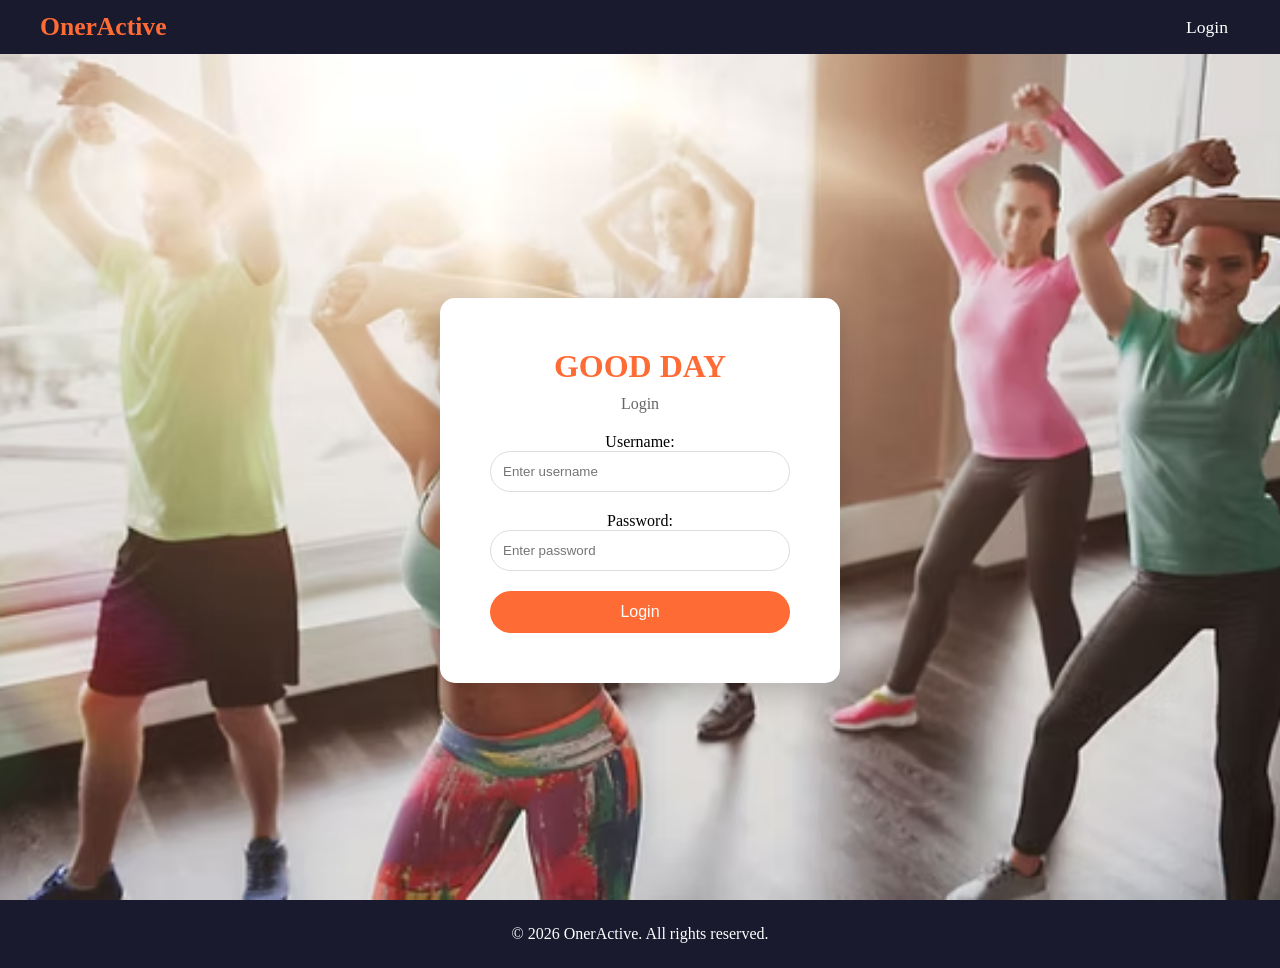
==== index.html @ c38c2810 "Add files via upload" ====
<!DOCTYPE html>
<html lang="en">
<head>
    <meta charset="UTF-8">
    <meta name="viewport" content="width=device-width, initial-scale=1.0">
    <title>Power Wear - Login</title>
    <link rel="stylesheet" href="styles.css">
</head>
<body>
    <header>
        <div class="logo">
            <h1>OnerActive</h1>
        </div>
        <nav>
            <ul>
                <li><a href="index.html">Login</a></li>
            </ul>
        </nav>
    </header>

    <section class="login-container">
        <div class="login-box">
            <h2>GOOD DAY</h2>
            <p>Login</p>
            
            <form id="loginForm">
                <label for="username">Username:</label>
                <input type="text" id="username" name="username" required placeholder="Enter username">
                
                <label for="password">Password:</label>
                <input type="password" id="password" name="password" required placeholder="Enter password">
                
                <button type="submit">Login</button>
            </form>
        </div>
    </section>

    <footer>
        <p>&copy; 2026 OnerActive. All rights reserved.</p>
    </footer>

    <script src="script.js"></script>
</body>
</html>
---- styles.css ----
/* Reset default styles */
* {
    margin: 0;
    padding: 0;
    box-sizing: border-box;
}

body {
    font-family: 'Times New Roman', Times, serif;
    background-color: #f4f4f4;
}

/* Header */
header {
    background-color: #1a1a2e;
    color: white;
    position: fixed;
    width: 100%;
    top: 0;
    padding: 12px 40px;
    display: flex;
    justify-content: space-between;
    align-items: center;
    z-index: 100;
}

header .logo h1 {
    font-size: 1.6rem;
    color: #ff6b35;
}

header nav ul {
    list-style: none;
    display: flex;
}

header nav ul li {
    margin: 0 12px;
}

header nav ul li a {
    color: white;
    text-decoration: none;
    font-size: 1.1rem;
}

header nav ul li a:hover {
    color: #ff6b35;
    text-decoration: underline;
}

/* Login */
.login-container {
    min-height: 100vh;
    display: flex;
    align-items: center;
    justify-content: center;
    background: url('background.jpg') no-repeat center center/cover;
    padding-top: 80px;
}

.login-box {
    background: white;
    padding: 50px;
    border-radius: 15px;
    text-align: center;
    width: 400px;
    box-shadow: 0 10px 30px rgba(0,0,0,0.2);
}

.login-box h2 {
    color: #ff6b35;
    font-size: 2rem;
    margin-bottom: 10px;
}

.login-box p {
    margin-bottom: 20px;
    color: #666;
}

.login-box input {
    width: 100%;
    padding: 12px;
    margin-bottom: 20px;
    border: 1px solid #ddd;
    border-radius: 25px;
}

.login-box button {
    background-color: #ff6b35;
    color: white;
    padding: 12px 30px;
    border: none;
    border-radius: 25px;
    font-size: 1rem;
    cursor: pointer;
    width: 100%;
}

.login-box button:hover {
    background-color: #e85d2c;
}

/* Customer */
.banner-customer {
    background: url('background.jpg') no-repeat center center/cover;
    color: rgb(0, 0, 0);
    text-align: center;
    padding: 280px 20px;
    margin-top: 60px;
}

.banner-customer h2 {
    font-size: 3rem;
    margin-bottom: 20px;
}

.banner-customer p {
    font-size: 1.2rem;
    margin-bottom: 30px;
}

.cta-btn {
    background-color: white;
    color: #ff6b35;
    padding: 12px 30px;
    font-size: 1.1rem;
    text-decoration: none;
    border-radius: 30px;
    font-weight: bold;
}

.cta-btn:hover {
    background-color: #1a1a2e;
    color: white;
}

/* Shop */
.shop {
    padding: 60px 40px;
    background-color: #f4f4f4;
}

.shop h2 {
    text-align: center;
    font-size: 2.2rem;
    color: #1a1a2e;
    margin-bottom: 40px;
}

.shop h6 {
    font-size: 1.8rem;
    color: #ff6b35;
    margin: 40px 0 20px 0;
    text-align: center;
}

.product-grid {
    display: flex;
    flex-wrap: wrap;
    justify-content: center;
    gap: 25px;
}

.product-card {
    width: 220px;
    background: white;
    padding: 15px;
    border-radius: 10px;
    text-align: center;
    box-shadow: 0 3px 10px rgba(0,0,0,0.1);
}

.product-img {
    width: 100%;
    height: 180px;
    object-fit: cover;
    border-radius: 8px;
    margin-bottom: 10px;
}

.product-card h3 {
    font-size: 1.1rem;
    margin: 10px 0;
}

.product-card p {
    color: #ff6b35;
    font-weight: bold;
    font-size: 1.2rem;
}

.buy-btn {
    background-color: #1a1a2e;
    color: white;
    padding: 8px 20px;
    border: none;
    border-radius: 25px;
    margin-top: 10px;
    cursor: pointer;
}

.buy-btn:hover {
    background-color: #ff6b35;
}

/* About */
.about {
    padding: 80px 40px;
    background-color: white;
    text-align: center;
}

.about h2 {
    color: #1a1a2e;
    font-size: 2rem;
    margin-bottom: 30px;
}

.about p {
    max-width: 800px;
    margin: 0 auto;
    line-height: 1.8;
    font-size: 1.1rem;
}

/* Contact */
.contact {
    padding: 80px 40px;
    background-color: #f4f4f4;
    text-align: center;
}

.contact h2 {
    font-size: 2rem;
    color: #1a1a2e;
    margin-bottom: 30px;
}

.contact form {
    max-width: 500px;
    margin: 0 auto 30px;
    text-align: left;
}

.contact label {
    display: block;
    margin-bottom: 5px;
    font-weight: bold;
}

.contact input,
.contact textarea {
    width: 100%;
    padding: 10px;
    margin-bottom: 20px;
    border: 1px solid #ddd;
    border-radius: 25px;
}

.contact button {
    background-color: #ff6b35;
    color: white;
    padding: 10px 25px;
    border: none;
    border-radius: 25px;
    cursor: pointer;
}

.contact-info {
    margin-top: 30px;
    padding: 20px;
    background: white;
    border-radius: 10px;
    max-width: 400px;
    margin-left: auto;
    margin-right: auto;
}

.contact-info p {
    margin: 8px 0;
}

/* Feedback */
.feedback-page {
    padding: 120px 40px 60px;
    background-color: #f4f4f4;
    min-height: 100vh;
}

.feedback-page h2 {
    text-align: center;
    font-size: 2rem;
    color: #1a1a2e;
    margin-bottom: 40px;
}

.feedback-form-container {
    max-width: 500px;
    margin: 0 auto 50px;
    background: white;
    padding: 30px;
    border-radius: 15px;
    box-shadow: 0 3px 10px rgba(0,0,0,0.1);
}

.feedback-form-container h3 {
    text-align: center;
    margin-bottom: 20px;
    color: #ff6b35;
}

.feedback-form-container label {
    display: block;
    margin-bottom: 5px;
    font-weight: bold;
}

.feedback-form-container input,
.feedback-form-container textarea,
.feedback-form-container select {
    width: 100%;
    padding: 10px;
    margin-bottom: 20px;
    border: 1px solid #ddd;
    border-radius: 25px;
}

.feedback-form-container button {
    background-color: #ff6b35;
    color: white;
    padding: 10px 25px;
    border: none;
    border-radius: 25px;
    cursor: pointer;
    width: 100%;
}

.feedback-list-container {
    max-width: 600px;
    margin: 0 auto;
}

.feedback-list-container h3 {
    text-align: center;
    margin-bottom: 20px;
    color: #1a1a2e;
}

.feedback-list {
    background: white;
    padding: 20px;
    border-radius: 15px;
}

.review-item {
    background: #f4f4f4;
    padding: 15px;
    margin-bottom: 15px;
    border-radius: 10px;
    border-left: 4px solid #ff6b35;
}

.review-item strong {
    color: #ff6b35;
    display: block;
    margin-bottom: 5px;
}

.review-item .rating {
    color: #ffc107;
    margin-bottom: 8px;
}

.delete-feedback {
    background-color: #dc3545;
    color: white;
    border: none;
    padding: 5px 12px;
    border-radius: 15px;
    cursor: pointer;
    margin-top: 10px;
}

.delete-feedback:hover {
    background-color: #c82333;
}

/* Admin Dashboard */
.admin-shop {
    padding: 100px 40px 60px;
    background-color: #f4f4f4;
}

.admin-shop h2 {
    text-align: center;
    font-size: 2rem;
    color: #1a1a2e;
    margin-bottom: 40px;
}

.admin-section {
    max-width: 900px;
    margin: 0 auto;
    background: white;
    padding: 30px;
    border-radius: 15px;
}

.add-product h3, .product-list h3 {
    color: #ff6b35;
    margin-bottom: 20px;
}

.add-product input, .add-product select {
    width: 100%;
    padding: 10px;
    margin-bottom: 15px;
    border: 1px solid #ddd;
    border-radius: 25px;
}

.add-product input[type="file"] {
    padding: 8px;
}

.add-product button {
    background-color: #ff6b35;
    color: white;
    padding: 10px 25px;
    border: none;
    border-radius: 25px;
    cursor: pointer;
    width: 100%;
}

.product-list {
    margin-top: 40px;
}

.admin-product-item {
    background: #f4f4f4;
    padding: 12px;
    margin-bottom: 10px;
    border-radius: 8px;
    display: flex;
    justify-content: space-between;
    align-items: center;
    flex-wrap: wrap;
    gap: 10px;
}

.admin-product-info {
    display: flex;
    align-items: center;
    gap: 15px;
    flex: 1;
}

.admin-product-img {
    width: 50px;
    height: 50px;
    object-fit: cover;
    border-radius: 5px;
}

.delete-btn {
    background-color: #dc3545;
    color: white;
    border: none;
    padding: 5px 12px;
    border-radius: 15px;
    cursor: pointer;
}

.delete-btn:hover {
    background-color: #c82333;
}

/* Footer */
footer {
    background-color: #1a1a2e;
    color: white;
    text-align: center;
    padding: 25px;
}

footer .social-icons a {
    margin: 0 10px;
    color: #ff6b35;
    text-decoration: none;
}

footer .social-icons a:hover {
    text-decoration: underline;
    color: white;
}

/* Responsive */
@media (max-width: 700px) {
    header .logo h1 {
        font-size: 1rem;
    }
    
    header nav ul li a {
        font-size: 0.8rem;
    }
    
    header {
        padding: 10px 15px;
    }
    
    .banner-customer {
        padding: 120px 15px;
    }
    
    .banner-customer h2 {
        font-size: 1.8rem;
    }
    
    .shop {
        padding: 40px 15px;
    }
    
    .product-card {
        width: 160px;
    }
    
    .product-img {
        height: 140px;
    }
    
    .about, .contact {
        padding: 50px 20px;
    }
    
    .login-box {
        width: 90%;
        padding: 30px;
    }
    
    .admin-shop {
        padding: 80px 15px 40px;
    }
    
    .feedback-page {
        padding: 100px 20px 40px;
    }
}
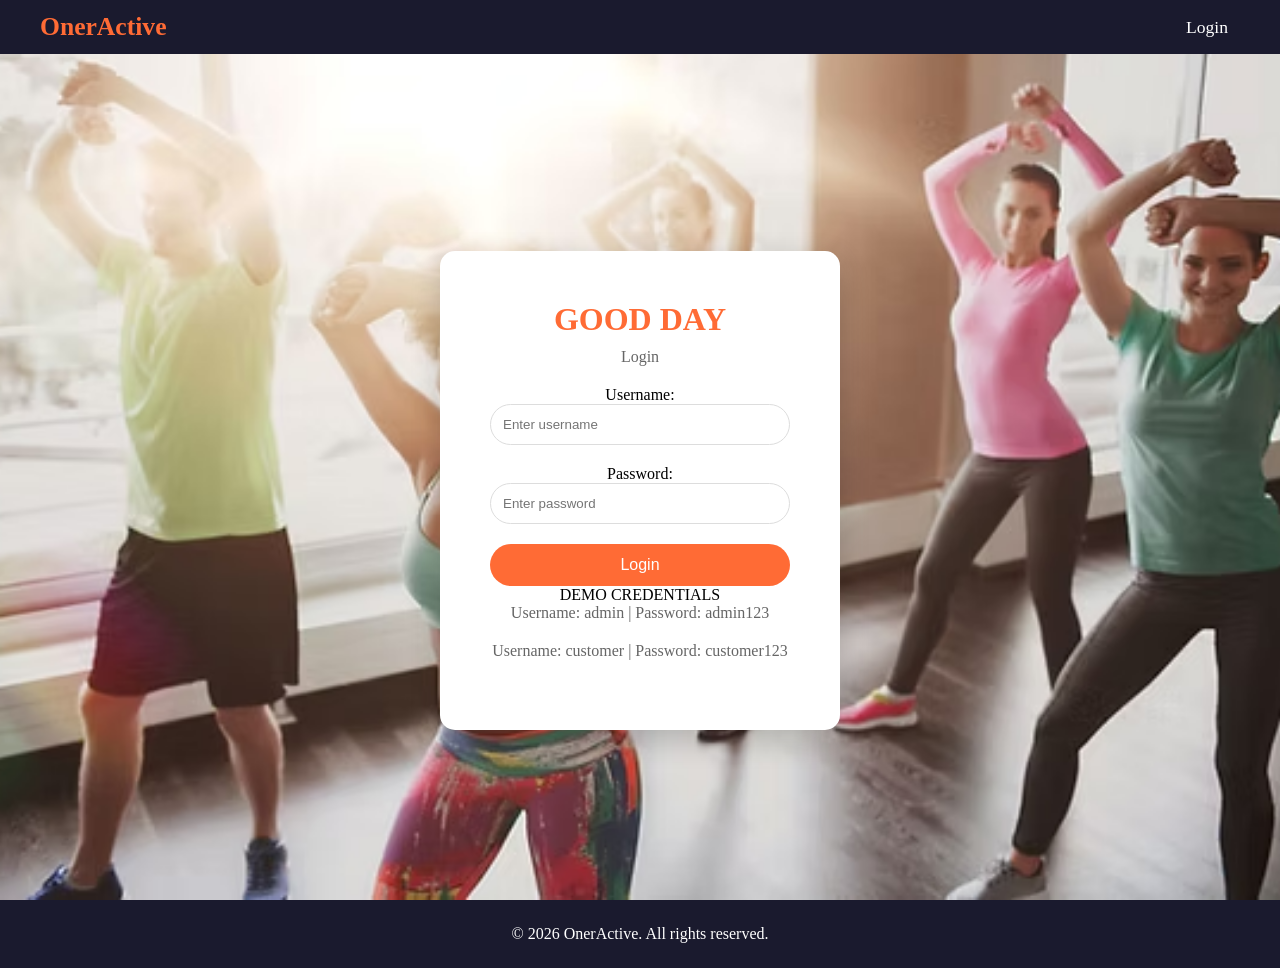
==== commit a00fd233: "Include demo credentials in login form Added demo credentials to the login form." ====
--- a/index.html
+++ b/index.html
@@ -3,7 +3,7 @@
 <head>
     <meta charset="UTF-8">
     <meta name="viewport" content="width=device-width, initial-scale=1.0">
-    <title>Power Wear - Login</title>
+    <title>OnerActive - Login</title>
     <link rel="stylesheet" href="styles.css">
 </head>
 <body>
@@ -31,6 +31,11 @@
                 <input type="password" id="password" name="password" required placeholder="Enter password">
                 
                 <button type="submit">Login</button>
+
+                <label for="demo">DEMO CREDENTIALS</label>
+                <p id="demo">Username: admin | Password: admin123</p>
+                <p id="demo">Username: customer | Password: customer123</p>
+                
             </form>
         </div>
     </section>
@@ -41,4 +46,4 @@
 
     <script src="script.js"></script>
 </body>
-</html>+</html>
